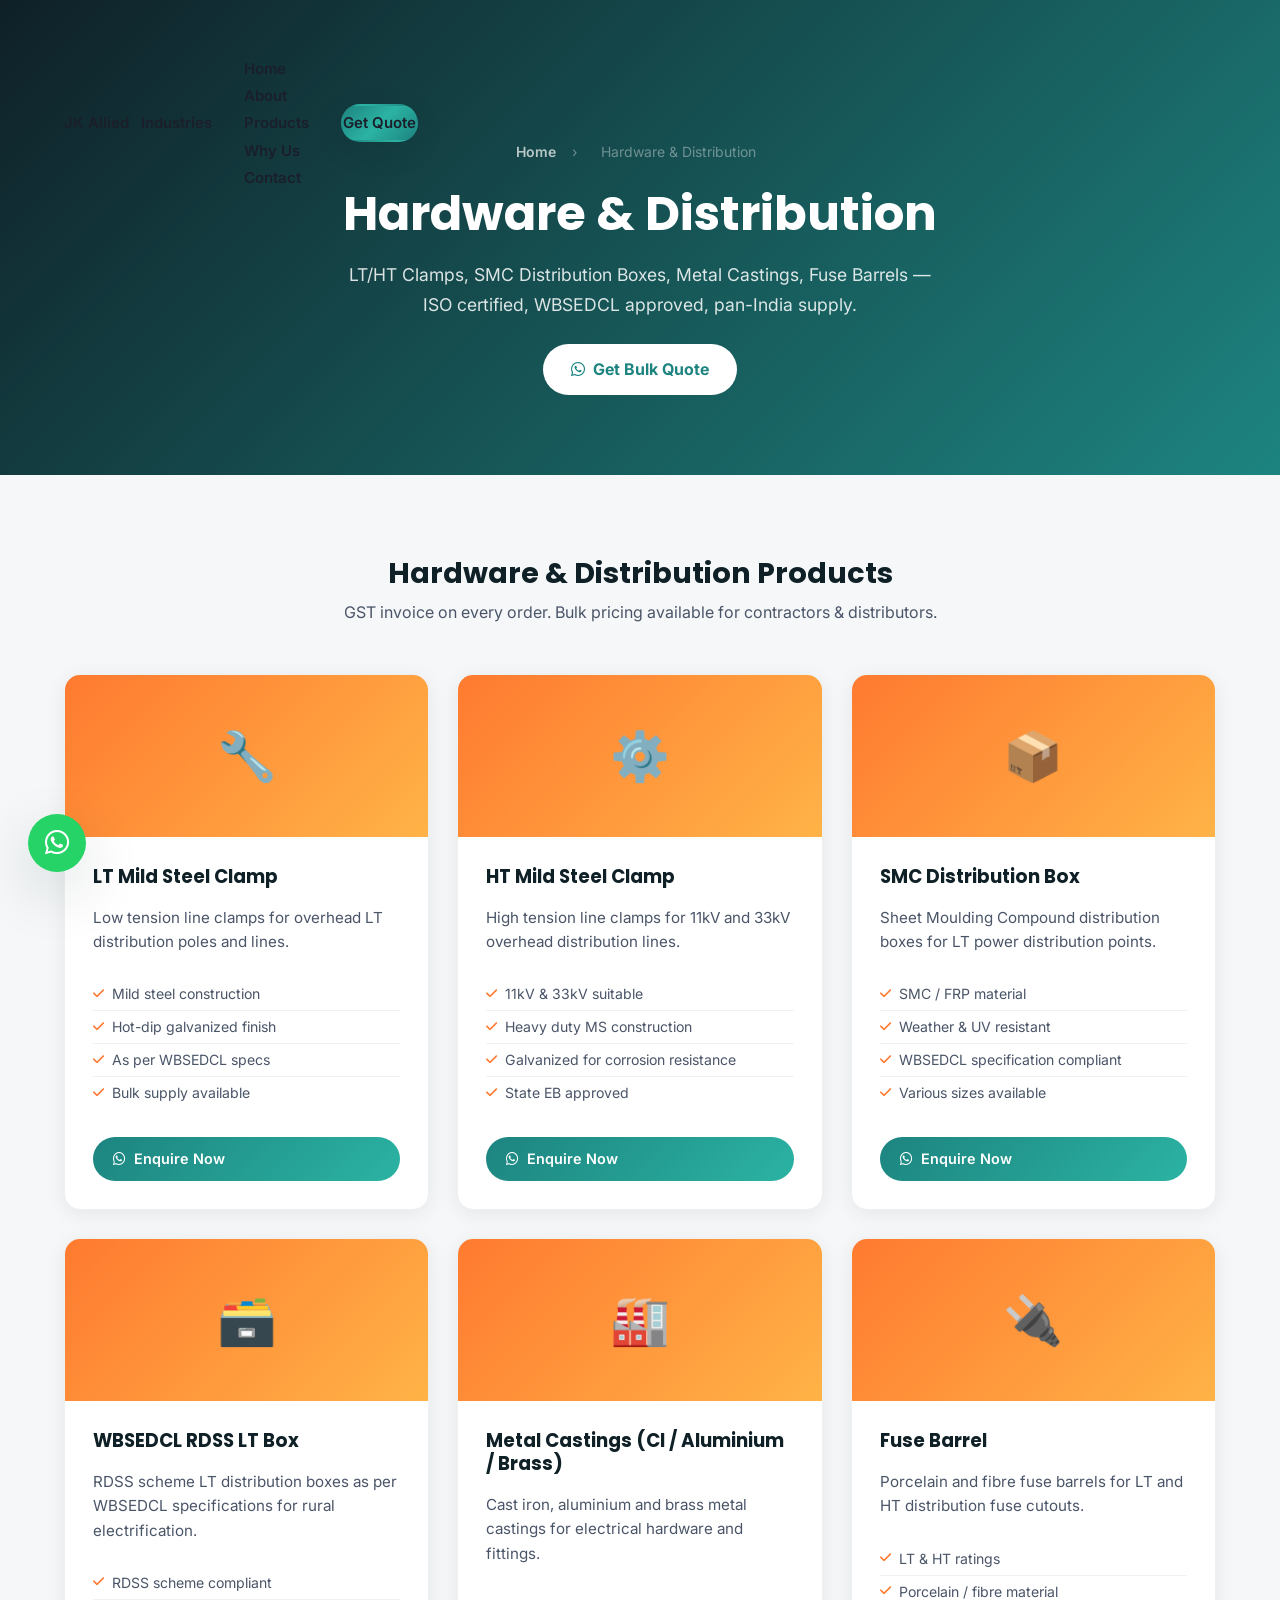
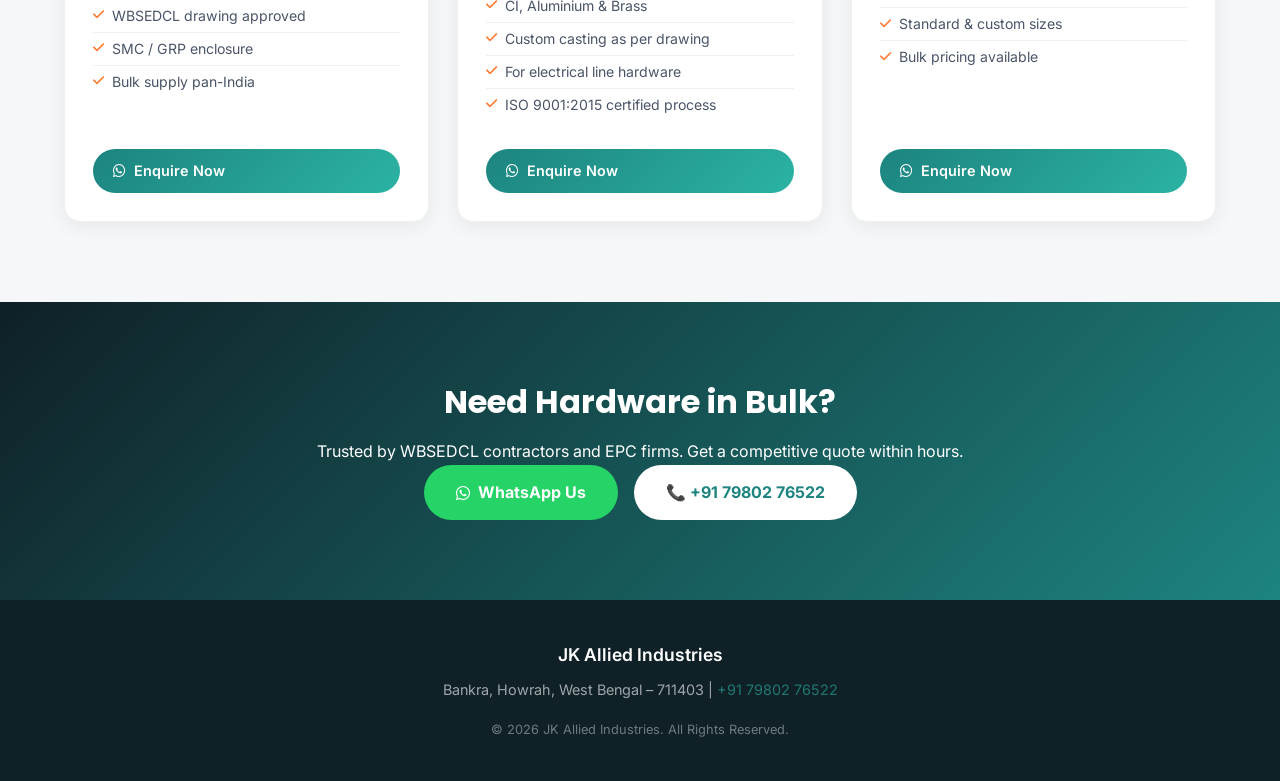
==== hardware-distribution.html @ 6bf95568 "products/" ====
<!DOCTYPE html>
<html lang="en">
<head>
  <!-- Google tag (gtag.js) -->
  <script async src="https://www.googletagmanager.com/gtag/js?id=G-BWE5R9C8J9"></script>
  <script>
    window.dataLayer = window.dataLayer || [];
    function gtag(){dataLayer.push(arguments);}
    gtag('js', new Date());
    gtag('config', 'G-BWE5R9C8J9');
  </script>
<meta charset="UTF-8">
<meta name="viewport" content="width=device-width, initial-scale=1.0">
<title>Hardware & Distribution – LT HT Clamps, SMC Box, Metal Castings | JK Allied Industries</title>
<meta name="description" content="Buy LT/HT Clamps, SMC Distribution Boxes, WBSEDCL RDSS LT Boxes, Brass & Aluminium Metal Castings from JK Allied Industries – ISO certified manufacturer in Bankra, Howrah. Pan-India supply.">
<meta name="keywords" content="LT clamp HT clamp manufacturer Howrah, SMC distribution box WBSEDCL, RDSS LT box supplier, brass metal casting manufacturer, aluminium casting Howrah, fuse barrel supplier West Bengal">
<link rel="canonical" href="https://www.jkalliedindustries.com/products/hardware-distribution.html">
<meta property="og:title" content="Hardware & Distribution – Clamps, SMC Boxes, Castings | JK Allied Industries">
<meta property="og:type" content="website">
<link rel="preconnect" href="https://fonts.googleapis.com">
<link rel="preconnect" href="https://fonts.gstatic.com" crossorigin>
<link href="https://fonts.googleapis.com/css2?family=Poppins:wght@400;500;600;700;800&family=Inter:wght@400;500;600&display=swap" rel="stylesheet">
<link rel="stylesheet" href="https://cdnjs.cloudflare.com/ajax/libs/font-awesome/6.5.1/css/all.min.css">
<link rel="stylesheet" href="../style.css">
<link rel="stylesheet" href="../extra.css">
<!-- ✅ PRODUCT SCHEMA - Fixes Google Search Console Product Snippet errors -->
<script type="application/ld+json">
{
  "@context": "https://schema.org",
  "@type": "ItemList",
  "name": "Hardware & Distribution Products – JK Allied Industries",
  "url": "https://www.jkalliedindustries.com/products/hardware-distribution.html",
  "itemListElement": [
    {
      "@type": "ListItem", "position": 1,
      "item": {
        "@type": "Product",
        "name": "LT Mild Steel Clamp",
        "description": "Low tension mild steel clamps for overhead power distribution lines. GST invoice provided.",
        "brand": { "@type": "Brand", "name": "JK Allied Industries" },
        "manufacturer": { "@type": "Organization", "name": "JK Allied Industries" },
        "url": "https://www.jkalliedindustries.com/products/hardware-distribution.html",
        "offers": { "@type": "Offer", "priceCurrency": "INR", "price": "1", "availability": "https://schema.org/InStock", "seller": { "@type": "Organization", "name": "JK Allied Industries" } }
      }
    },
    {
      "@type": "ListItem", "position": 2,
      "item": {
        "@type": "Product",
        "name": "HT Mild Steel Clamp",
        "description": "High tension mild steel clamps for HT overhead power distribution lines.",
        "brand": { "@type": "Brand", "name": "JK Allied Industries" },
        "manufacturer": { "@type": "Organization", "name": "JK Allied Industries" },
        "url": "https://www.jkalliedindustries.com/products/hardware-distribution.html",
        "offers": { "@type": "Offer", "priceCurrency": "INR", "price": "1", "availability": "https://schema.org/InStock", "seller": { "@type": "Organization", "name": "JK Allied Industries" } }
      }
    },
    {
      "@type": "ListItem", "position": 3,
      "item": {
        "@type": "Product",
        "name": "SMC Distribution Box",
        "description": "SMC LT distribution boxes as per WBSEDCL specifications. ISO 9001:2015 certified.",
        "brand": { "@type": "Brand", "name": "JK Allied Industries" },
        "manufacturer": { "@type": "Organization", "name": "JK Allied Industries" },
        "url": "https://www.jkalliedindustries.com/products/hardware-distribution.html",
        "offers": { "@type": "Offer", "priceCurrency": "INR", "price": "1", "availability": "https://schema.org/InStock", "seller": { "@type": "Organization", "name": "JK Allied Industries" } }
      }
    },
    {
      "@type": "ListItem", "position": 4,
      "item": {
        "@type": "Product",
        "name": "WBSEDCL RDSS LT Box",
        "description": "WBSEDCL approved RDSS LT distribution boxes for power distribution infrastructure.",
        "brand": { "@type": "Brand", "name": "JK Allied Industries" },
        "manufacturer": { "@type": "Organization", "name": "JK Allied Industries" },
        "url": "https://www.jkalliedindustries.com/products/hardware-distribution.html",
        "offers": { "@type": "Offer", "priceCurrency": "INR", "price": "1", "availability": "https://schema.org/InStock", "seller": { "@type": "Organization", "name": "JK Allied Industries" } }
      }
    },
    {
      "@type": "ListItem", "position": 5,
      "item": {
        "@type": "Product",
        "name": "Metal Castings (CI / Aluminium / Brass)",
        "description": "Cast iron, aluminium and brass metal castings for electrical hardware and industrial applications.",
        "brand": { "@type": "Brand", "name": "JK Allied Industries" },
        "manufacturer": { "@type": "Organization", "name": "JK Allied Industries" },
        "url": "https://www.jkalliedindustries.com/products/hardware-distribution.html",
        "offers": { "@type": "Offer", "priceCurrency": "INR", "price": "1", "availability": "https://schema.org/InStock", "seller": { "@type": "Organization", "name": "JK Allied Industries" } }
      }
    },
    {
      "@type": "ListItem", "position": 6,
      "item": {
        "@type": "Product",
        "name": "Fuse Barrel",
        "description": "Fuse barrels for overhead distribution line protection systems.",
        "brand": { "@type": "Brand", "name": "JK Allied Industries" },
        "manufacturer": { "@type": "Organization", "name": "JK Allied Industries" },
        "url": "https://www.jkalliedindustries.com/products/hardware-distribution.html",
        "offers": { "@type": "Offer", "priceCurrency": "INR", "price": "1", "availability": "https://schema.org/InStock", "seller": { "@type": "Organization", "name": "JK Allied Industries" } }
      }
    }
  ]
}
</script>
<style>
.page-hero{background:linear-gradient(135deg,#0F2027 0%,#1D8480 100%);padding:140px 0 80px;text-align:center;color:#fff;}
.page-hero h1{font-size:clamp(2rem,5vw,3rem);margin-bottom:16px;}
.page-hero p{font-size:1.1rem;opacity:.85;max-width:600px;margin:0 auto 24px;}
.breadcrumb{display:flex;justify-content:center;gap:8px;font-size:14px;opacity:.7;margin-bottom:20px;}
.breadcrumb a{color:#fff;text-decoration:none;}
.products-section{padding:80px 0;background:#f5f7f8;}
.products-grid{display:grid;grid-template-columns:repeat(auto-fill,minmax(300px,1fr));gap:28px;margin-top:48px;}
.product-card{background:#fff;border-radius:16px;overflow:hidden;box-shadow:0 4px 20px rgba(0,0,0,.07);transition:all .3s ease;}
.product-card:hover{transform:translateY(-6px);box-shadow:0 12px 40px rgba(29,132,128,.18);}
.product-icon{background:linear-gradient(135deg,#FF7A30,#FFB347);padding:40px;text-align:center;font-size:48px;color:#fff;}
.product-body{padding:28px;}
.product-body h3{font-size:1.15rem;color:#0F2027;margin-bottom:10px;}
.product-body p{color:#4a5568;font-size:.95rem;line-height:1.6;margin-bottom:16px;}
.product-specs{list-style:none;padding:0;margin-bottom:20px;}
.product-specs li{font-size:.88rem;color:#4a5568;padding:4px 0;border-bottom:1px solid #f0f0f0;display:flex;align-items:center;gap:8px;}
.product-specs li:last-child{border:none;}
.product-specs li i{color:#FF7A30;font-size:.8rem;}
.enquire-btn{display:inline-flex;align-items:center;gap:8px;background:linear-gradient(135deg,#1D8480,#2BB3A3);color:#fff;padding:10px 20px;border-radius:50px;font-size:.9rem;font-weight:600;text-decoration:none;transition:all .3s;}
.enquire-btn:hover{transform:translateY(-2px);box-shadow:0 8px 20px rgba(29,132,128,.3);}
.cta-section{background:linear-gradient(135deg,#0F2027,#1D8480);padding:80px 0;text-align:center;color:#fff;}
.cta-section h2{font-size:2rem;margin-bottom:16px;}
.cta-btns{display:flex;gap:16px;justify-content:center;flex-wrap:wrap;}
.btn-white{background:#fff;color:#1D8480;padding:14px 32px;border-radius:50px;font-weight:700;text-decoration:none;transition:all .3s;}
.btn-wa{background:#25D366;color:#fff;padding:14px 32px;border-radius:50px;font-weight:700;text-decoration:none;display:inline-flex;align-items:center;gap:8px;transition:all .3s;}
.btn-wa:hover,.btn-white:hover{transform:translateY(-3px);}
</style>
</head>
<body>

<header class="header" id="header">
  <div class="container">
    <nav class="nav">
      <a href="../index.html" class="logo"><span>JK Allied</span> Industries</a>
      <ul class="nav-links">
        <li><a href="../index.html">Home</a></li>
        <li><a href="../index.html#about">About</a></li>
        <li><a href="../index.html#categories">Products</a></li>
        <li><a href="../index.html#why-us">Why Us</a></li>
        <li><a href="../index.html#contact">Contact</a></li>
      </ul>
      <a href="../index.html#contact" class="btn btn-primary">Get Quote</a>
      <button class="hamburger" id="hamburger"><i class="fa-solid fa-bars"></i></button>
    </nav>
  </div>
</header>

<section class="page-hero">
  <div class="container">
    <div class="breadcrumb">
      <a href="../index.html">Home</a><span>›</span><span>Hardware & Distribution</span>
    </div>
    <h1>Hardware & Distribution</h1>
    <p>LT/HT Clamps, SMC Distribution Boxes, Metal Castings, Fuse Barrels — ISO certified, WBSEDCL approved, pan-India supply.</p>
    <a href="https://wa.me/917980276522" style="background:#fff;color:#1D8480;font-weight:700;border-radius:50px;padding:12px 28px;text-decoration:none;display:inline-flex;align-items:center;gap:8px;">
      <i class="fa-brands fa-whatsapp"></i> Get Bulk Quote
    </a>
  </div>
</section>

<section class="products-section">
  <div class="container">
    <h2 style="text-align:center;font-size:1.8rem;color:#0F2027;">Hardware & Distribution Products</h2>
    <p style="text-align:center;color:#4a5568;margin-top:8px;">GST invoice on every order. Bulk pricing available for contractors & distributors.</p>
    <div class="products-grid">

      <div class="product-card">
        <div class="product-icon">🔧</div>
        <div class="product-body">
          <h3>LT Mild Steel Clamp</h3>
          <p>Low tension line clamps for overhead LT distribution poles and lines.</p>
          <ul class="product-specs">
            <li><i class="fa-solid fa-check"></i> Mild steel construction</li>
            <li><i class="fa-solid fa-check"></i> Hot-dip galvanized finish</li>
            <li><i class="fa-solid fa-check"></i> As per WBSEDCL specs</li>
            <li><i class="fa-solid fa-check"></i> Bulk supply available</li>
          </ul>
          <a href="https://wa.me/917980276522?text=Hi, I need a quote for LT Clamps" class="enquire-btn"><i class="fa-brands fa-whatsapp"></i> Enquire Now</a>
        </div>
      </div>

      <div class="product-card">
        <div class="product-icon">⚙️</div>
        <div class="product-body">
          <h3>HT Mild Steel Clamp</h3>
          <p>High tension line clamps for 11kV and 33kV overhead distribution lines.</p>
          <ul class="product-specs">
            <li><i class="fa-solid fa-check"></i> 11kV & 33kV suitable</li>
            <li><i class="fa-solid fa-check"></i> Heavy duty MS construction</li>
            <li><i class="fa-solid fa-check"></i> Galvanized for corrosion resistance</li>
            <li><i class="fa-solid fa-check"></i> State EB approved</li>
          </ul>
          <a href="https://wa.me/917980276522?text=Hi, I need a quote for HT Clamps" class="enquire-btn"><i class="fa-brands fa-whatsapp"></i> Enquire Now</a>
        </div>
      </div>

      <div class="product-card">
        <div class="product-icon">📦</div>
        <div class="product-body">
          <h3>SMC Distribution Box</h3>
          <p>Sheet Moulding Compound distribution boxes for LT power distribution points.</p>
          <ul class="product-specs">
            <li><i class="fa-solid fa-check"></i> SMC / FRP material</li>
            <li><i class="fa-solid fa-check"></i> Weather & UV resistant</li>
            <li><i class="fa-solid fa-check"></i> WBSEDCL specification compliant</li>
            <li><i class="fa-solid fa-check"></i> Various sizes available</li>
          </ul>
          <a href="https://wa.me/917980276522?text=Hi, I need a quote for SMC Distribution Box" class="enquire-btn"><i class="fa-brands fa-whatsapp"></i> Enquire Now</a>
        </div>
      </div>

      <div class="product-card">
        <div class="product-icon">🗃️</div>
        <div class="product-body">
          <h3>WBSEDCL RDSS LT Box</h3>
          <p>RDSS scheme LT distribution boxes as per WBSEDCL specifications for rural electrification.</p>
          <ul class="product-specs">
            <li><i class="fa-solid fa-check"></i> RDSS scheme compliant</li>
            <li><i class="fa-solid fa-check"></i> WBSEDCL drawing approved</li>
            <li><i class="fa-solid fa-check"></i> SMC / GRP enclosure</li>
            <li><i class="fa-solid fa-check"></i> Bulk supply pan-India</li>
          </ul>
          <a href="https://wa.me/917980276522?text=Hi, I need a quote for RDSS LT Box" class="enquire-btn"><i class="fa-brands fa-whatsapp"></i> Enquire Now</a>
        </div>
      </div>

      <div class="product-card">
        <div class="product-icon">🏭</div>
        <div class="product-body">
          <h3>Metal Castings (CI / Aluminium / Brass)</h3>
          <p>Cast iron, aluminium and brass metal castings for electrical hardware and fittings.</p>
          <ul class="product-specs">
            <li><i class="fa-solid fa-check"></i> CI, Aluminium & Brass</li>
            <li><i class="fa-solid fa-check"></i> Custom casting as per drawing</li>
            <li><i class="fa-solid fa-check"></i> For electrical line hardware</li>
            <li><i class="fa-solid fa-check"></i> ISO 9001:2015 certified process</li>
          </ul>
          <a href="https://wa.me/917980276522?text=Hi, I need a quote for Metal Castings" class="enquire-btn"><i class="fa-brands fa-whatsapp"></i> Enquire Now</a>
        </div>
      </div>

      <div class="product-card">
        <div class="product-icon">🔌</div>
        <div class="product-body">
          <h3>Fuse Barrel</h3>
          <p>Porcelain and fibre fuse barrels for LT and HT distribution fuse cutouts.</p>
          <ul class="product-specs">
            <li><i class="fa-solid fa-check"></i> LT & HT ratings</li>
            <li><i class="fa-solid fa-check"></i> Porcelain / fibre material</li>
            <li><i class="fa-solid fa-check"></i> Standard & custom sizes</li>
            <li><i class="fa-solid fa-check"></i> Bulk pricing available</li>
          </ul>
          <a href="https://wa.me/917980276522?text=Hi, I need a quote for Fuse Barrels" class="enquire-btn"><i class="fa-brands fa-whatsapp"></i> Enquire Now</a>
        </div>
      </div>

    </div>
  </div>
</section>

<section class="cta-section">
  <div class="container">
    <h2>Need Hardware in Bulk?</h2>
    <p>Trusted by WBSEDCL contractors and EPC firms. Get a competitive quote within hours.</p>
    <div class="cta-btns">
      <a href="https://wa.me/917980276522?text=Hi, I need bulk hardware quote" class="btn-wa"><i class="fa-brands fa-whatsapp"></i> WhatsApp Us</a>
      <a href="tel:+917980276522" class="btn-white">📞 +91 79802 76522</a>
    </div>
  </div>
</section>

<footer style="background:#0F2027;color:#fff;padding:40px 0;text-align:center;">
  <div class="container">
    <p style="margin-bottom:8px;font-weight:600;font-size:1.1rem;">JK Allied Industries</p>
    <p style="opacity:.6;font-size:.9rem;">Bankra, Howrah, West Bengal – 711403 | <a href="tel:+917980276522" style="color:#2BB3A3;">+91 79802 76522</a></p>
    <p style="opacity:.4;font-size:.8rem;margin-top:16px;">© 2026 JK Allied Industries. All Rights Reserved.</p>
  </div>
</footer>

<a href="https://wa.me/917980276522" class="whatsapp-float" target="_blank" rel="noopener" aria-label="WhatsApp"><i class="fa-brands fa-whatsapp"></i></a>
<script src="../script.js"></script>
</body>
</html>
---- style.css ----
:root{
  --primary:#1D8480;
  --primary-dark:#136663;
  --accent:#FF7A30;
  --dark:#0F2027;
  --gray-900:#1a1f2b;
  --gray-700:#4a5568;
  --gray-400:#a0aec0;
  --gray-100:#f5f7f8;
  --white:#ffffff;
  --gradient:linear-gradient(135deg,#1D8480 0%,#2BB3A3 50%,#1D8480 100%);
  --gradient-accent:linear-gradient(135deg,#FF7A30,#FFB347);
  --shadow-sm:0 2px 8px rgba(15,32,39,.06);
  --shadow-md:0 8px 30px rgba(15,32,39,.10);
  --shadow-lg:0 20px 60px rgba(15,32,39,.15);
  --radius:16px;
  --radius-sm:10px;
  --transition: all .35s cubic-bezier(.4,0,.2,1);
}

*{margin:0;padding:0;box-sizing:border-box;}
html{scroll-behavior:smooth;}
body{
  font-family:'Inter',sans-serif;
  color:var(--gray-900);
  line-height:1.7;
  overflow-x:hidden;
  background:var(--white);
}
h1,h2,h3,h4{font-family:'Poppins',sans-serif;font-weight:700;line-height:1.25;}
img{max-width:100%;display:block;}
a{text-decoration:none;color:inherit;}
ul{list-style:none;}
.container{max-width:1200px;margin:0 auto;padding:0 24px;}
.gradient-text{
  background:var(--gradient);
  -webkit-background-clip:text;
  background-clip:text;
  -webkit-text-fill-color:transparent;
}

/* Preloader */
.preloader{
  position:fixed;inset:0;background:var(--dark);
  display:flex;align-items:center;justify-content:center;
  z-index:9999; transition:opacity .5s, visibility .5s;
}
.preloader.hide{opacity:0;visibility:hidden;}
.loader-ring{
  width:60px;height:60px;border:4px solid rgba(255,255,255,.15);
  border-top-color:var(--primary);border-radius:50%;
  animation:spin 1s linear infinite;
}
@keyframes spin{to{transform:rotate(360deg);}}

/* Buttons */
.btn{
  display:inline-flex;align-items:center;gap:10px;
  padding:14px 28px;border-radius:50px;font-weight:600;font-size:15px;
  border:2px solid transparent;cursor:pointer;transition:var(--transition);
  white-space:nowrap;
}
.btn-primary{
  background:var(--gradient); color:#fff; box-shadow:var(--shadow-md);
}
.btn-primary:hover{transform:translateY(-3px); box-shadow:0 14px 35px rgba(29,132,128,.35);}
.btn-outline{
  border-color:var(--gray-400); color:var(--gray-900);
}
.btn-outline:hover{border-color:var(--primary); color:var(--primary); transform:translateY(-3px);}
.full-width{width:100%; justify-content:center;}

/* Header */
.header{
  position:fixed; top:0; left:0; right:0; z-index:1000;
  padding:18px 0; transition:var(--transition);
  background:rgba(255,255,255,0);
}
.header.scrolled{
  background:rgba(255,255,255,.85);
  backdrop-filter:blur(14px);
  box-shadow:var(--shadow-sm);
  padding:12px 0;
}
.header-inner{display:flex; align-items:center; justify-content:space-between; gap:24px;}
.logo{display:flex; align-items:center; gap:12px;}
.logo-icon{
  width:46px;height:46px;border-radius:12px;
  background:var(--gradient); color:#fff;
  display:flex;align-items:center;justify-content:center;font-size:20px;
  box-shadow:var(--shadow-sm);
}
.logo-text{display:flex; flex-direction:column; line-height:1.2;}
.logo-text strong{font-size:18px; font-family:'Poppins',sans-serif;}
.logo-text small{font-size:11px; color:var(--gray-700); font-weight:500;}
.nav{display:flex; gap:32px; align-items:center;}
.nav a{font-weight:600; font-size:15px; color:var(--gray-900); position:relative; padding:4px 0; transition:var(--transition);}
.nav a::after{
  content:''; position:absolute; bottom:-4px; left:0; height:2px; width:0;
  background:var(--gradient); transition:var(--transition);
}
.nav a:hover, .nav a.active{color:var(--primary);}
.nav a:hover::after, .nav a.active::after{width:100%;}
.nav-cta{flex-shrink:0;}
.hamburger{display:none; flex-direction:column; gap:5px; background:none; border:none; cursor:pointer; padding:8px;}
.hamburger span{width:24px;height:2px;background:var(--gray-900);border-radius:2px;transition:var(--transition);}

/* Hero */
.hero{
  position:relative; min-height:100vh; display:flex; align-items:center;
  padding-top:100px; overflow:hidden;
  background:#050d1a;
}
.hero-bg{
  position:absolute; inset:0;
  background-image: url('hero-bg.jpg');
  background-size:cover; background-position:center top;
  background-repeat:no-repeat;
  opacity:0.38;
  animation: heroPan 20s ease-in-out infinite alternate;
}
@keyframes heroPan{
  0%{transform:scale(1.05) translateX(0);}
  100%{transform:scale(1.12) translateX(-2%);}
}
.hero-bg-overlay{
  position:absolute; inset:0;
  background:linear-gradient(
    100deg,
    rgba(5,13,26,.92) 0%,
    rgba(5,13,26,.75) 50%,
    rgba(29,132,128,.25) 100%
  );
}
.hero-glow{
  position:absolute; inset:0; pointer-events:none;
  background:
    radial-gradient(ellipse at 80% 40%, rgba(255,122,48,.18), transparent 55%),
    radial-gradient(ellipse at 10% 80%, rgba(29,132,128,.15), transparent 50%);
}
.hero-shapes{position:absolute; inset:0; pointer-events:none;}
.shape{position:absolute; border-radius:50%; filter:blur(2px);}
.shape1{width:300px;height:300px; background:rgba(255,122,48,.06); top:-80px; right:-80px; animation:float 8s ease-in-out infinite;}
.shape2{width:180px;height:180px; background:rgba(29,132,128,.08); bottom:60px; left:-60px; animation:float 10s ease-in-out infinite reverse;}
.shape3{width:120px;height:120px; border:2px solid rgba(255,122,48,.15); border-radius:24px; top:40%; left:5%; transform:rotate(15deg); animation:float 12s ease-in-out infinite;}
@keyframes float{0%,100%{transform:translateY(0) rotate(0);}50%{transform:translateY(-25px) rotate(8deg);}}

.hero-inner{
  display:grid; grid-template-columns:1.2fr 1fr; gap:60px; align-items:center;
  position:relative; z-index:1; padding-bottom:60px;
}
.badge{
  display:inline-block; padding:8px 18px; border-radius:50px;
  background:rgba(255,122,48,.18); color:#FFB347;
  border:1px solid rgba(255,122,48,.35);
  font-weight:600; font-size:13px; margin-bottom:20px; letter-spacing:.3px;
}
.hero h1{font-size:52px; margin-bottom:22px; letter-spacing:-1px; color:#ffffff;}
.hero p{font-size:17px; color:rgba(255,255,255,.80); max-width:540px; margin-bottom:32px;}
.hero-btns{display:flex; gap:16px; flex-wrap:wrap; margin-bottom:48px;}
.hero-stats{display:grid; grid-template-columns:repeat(4,1fr); gap:24px; max-width:540px;}
.stat{
  background:rgba(255,255,255,.07); border-radius:12px; padding:14px 12px;
  border:1px solid rgba(255,255,255,.10); backdrop-filter:blur(6px);
}
.stat h3{font-size:28px; color:#FFB347; font-weight:800;}
.stat p{font-size:12px; color:rgba(255,255,255,.70); font-weight:500;}

/* Hero visual */
.hero-visual{position:relative; height:480px;}
.hero-orb{
  position:absolute; width:340px; height:340px; border-radius:50%;
  background:radial-gradient(circle, rgba(255,122,48,.25), rgba(29,132,128,.15));
  top:50%; left:50%; transform:translate(-50%,-50%);
  filter:blur(50px); opacity:.8;
}
.hero-card{
  position:absolute; background:rgba(255,255,255,.08);
  border:1px solid rgba(255,255,255,.18);
  backdrop-filter:blur(14px);
  border-radius:var(--radius);
  box-shadow:0 8px 32px rgba(0,0,0,.3); padding:24px; width:210px;
  display:flex; flex-direction:column; gap:10px; align-items:flex-start;
  animation:floatCard 6s ease-in-out infinite;
}
.hero-card i{font-size:28px; color:#FFB347;
  background:rgba(255,122,48,.15); padding:14px; border-radius:12px;
}
.hero-card p{font-weight:600; font-size:14px; color:#ffffff;}
.card-1{top:0; right:10%; animation-delay:0s;}
.card-2{top:42%; left:0; animation-delay:1.5s;}
.card-3{bottom:0; right:18%; animation-delay:3s;}
@keyframes floatCard{0%,100%{transform:translateY(0);}50%{transform:translateY(-18px);}}

.scroll-indicator{
  position:absolute; bottom:24px; left:50%; transform:translateX(-50%);
  color:rgba(255,255,255,.5); animation:bounce 2s infinite; font-size:18px;
  z-index:2;
}
@keyframes bounce{0%,100%{transform:translate(-50%,0);}50%{transform:translate(-50%,8px);}}

/* Section generic */
section{padding:100px 0;}
.section-tag{
  display:inline-block; color:var(--primary); font-weight:700; font-size:13px;
  text-transform:uppercase; letter-spacing:2px; margin-bottom:14px;
}
.section-tag.center{display:block; text-align:center;}
.section-head{max-width:680px; margin:0 auto 60px; text-align:center;}
.section-head h2{font-size:38px; margin-bottom:14px;}
.section-head p{color:var(--gray-700); font-size:16px;}
.section-head.light h2, .section-head.light .section-tag{color:#fff;}
.section-head.light p{color:rgba(255,255,255,.75);}

/* About */
.about{background:var(--gray-100);}
.about-inner{display:grid; grid-template-columns:1fr 1.1fr; gap:70px; align-items:center;}
.about-img-wrap{position:relative; height:420px;}
.about-circle{
  position:absolute; width:280px; height:280px; border-radius:50%;
  background:var(--gradient); opacity:.12; top:50%; left:50%; transform:translate(-50%,-50%); filter:blur(30px);
}
.about-img-box{
  position:absolute; background:#fff; border-radius:var(--radius);
  box-shadow:var(--shadow-md); display:flex; align-items:center; justify-content:center;
  font-size:46px; color:var(--primary);
}
.box1{width:220px; height:220px; top:0; left:40px;}
.box2{width:150px; height:150px; bottom:20px; right:20px; color:var(--accent); animation:float 7s ease-in-out infinite;}
.box3{width:110px; height:110px; top:40%; right:0; color:var(--primary-dark); animation:float 9s ease-in-out infinite reverse;}
.about-content h2{font-size:36px; margin-bottom:20px;}
.about-content p{color:var(--gray-700); margin-bottom:18px;}
.about-list{display:grid; grid-template-columns:1fr 1fr; gap:14px; margin:24px 0 32px;}
.about-list li{font-weight:600; font-size:14.5px; display:flex; align-items:center; gap:10px;}
.about-list i{color:var(--primary); font-size:16px;}

/* Products */
.filter-bar{
  display:flex; justify-content:center; gap:10px; flex-wrap:wrap; margin-bottom:46px;
}
.filter-btn{
  padding:10px 22px; border-radius:50px; border:2px solid var(--gray-100);
  background:var(--gray-100); font-weight:600; font-size:13.5px; cursor:pointer;
  transition:var(--transition); color:var(--gray-700);
}
.filter-btn:hover{border-color:var(--primary); color:var(--primary);}
.filter-btn.active{background:var(--gradient); color:#fff; border-color:transparent; box-shadow:var(--shadow-sm);}

.products-grid{
  display:grid; grid-template-columns:repeat(auto-fit,minmax(270px,1fr)); gap:28px;
}
.product-card{
  background:#fff; border-radius:var(--radius); overflow:hidden;
  box-shadow:var(--shadow-sm); transition:var(--transition); border:1px solid #eef1f1;
  display:flex; flex-direction:column;
}
.product-card:hover{transform:translateY(-8px); box-shadow:var(--shadow-lg); border-color:transparent;}
.product-img{
  height:200px; background:var(--gray-100); display:flex; align-items:center; justify-content:center;
  font-size:54px; color:var(--primary); position:relative; overflow:hidden;
}
.product-img::before{
  content:''; position:absolute; inset:0; background:var(--gradient); opacity:.06;
}
.product-img i{position:relative; z-index:1;}
.product-tag{
  position:absolute; top:12px; left:12px; background:#fff; padding:5px 14px;
  border-radius:50px; font-size:11px; font-weight:700; color:var(--primary-dark); z-index:2;
  box-shadow:var(--shadow-sm);
}
.product-body{padding:20px; display:flex; flex-direction:column; gap:8px; flex:1;}
.product-body h3{font-size:17px;}
.product-specs{font-size:12.5px; color:var(--gray-700); flex:1;}
.product-footer{
  display:flex; align-items:center; justify-content:space-between; margin-top:8px;
  padding-top:14px; border-top:1px solid var(--gray-100);
}
.product-price{font-size:18px; font-weight:800; color:var(--primary-dark);}
.product-price span{font-size:12px; font-weight:500; color:var(--gray-700);}
.enquire-btn{
  padding:9px 18px; border-radius:50px; background:var(--gray-100); color:var(--gray-900);
  font-weight:600; font-size:13px; border:none; cursor:pointer; transition:var(--transition);
}
.enquire-btn:hover{background:var(--gradient); color:#fff;}

/* Why Us */
.why-us{
  background:linear-gradient(135deg,#0F2027 0%, #1D8480 100%);
  color:#fff;
}
.why-grid{display:grid; grid-template-columns:repeat(auto-fit,minmax(260px,1fr)); gap:28px;}
.why-card{
  background:rgba(255,255,255,.06); border:1px solid rgba(255,255,255,.12);
  border-radius:var(--radius); padding:32px; transition:var(--transition);
  backdrop-filter:blur(6px);
}
.why-card:hover{background:rgba(255,255,255,.12); transform:translateY(-6px);}
.why-icon{
  width:56px; height:56px; border-radius:14px; background:var(--gradient-accent);
  display:flex; align-items:center; justify-content:center; font-size:24px; color:#fff; margin-bottom:18px;
}
.why-card h3{margin-bottom:10px; font-size:19px;}
.why-card p{color:rgba(255,255,255,.75); font-size:14.5px;}

/* Reviews */
.reviews-track{
  display:grid; grid-template-columns:repeat(auto-fit,minmax(270px,1fr)); gap:28px;
}
.review-card{
  background:var(--gray-100); border-radius:var(--radius); padding:28px;
  transition:var(--transition); border:1px solid transparent;
}
.review-card:hover{border-color:var(--primary); box-shadow:var(--shadow-md);}
.stars{color:var(--accent); font-size:16px; margin-bottom:12px; letter-spacing:2px;}
.review-card p{font-size:14.5px; color:var(--gray-700); margin-bottom:20px; font-style:italic;}
.reviewer{display:flex; align-items:center; gap:14px;}
.avatar{
  width:46px;height:46px; border-radius:50%; background:var(--gradient); color:#fff;
  display:flex; align-items:center; justify-content:center; font-weight:700; font-size:14px; flex-shrink:0;
}
.reviewer strong{display:block; font-size:14.5px;}
.reviewer span{font-size:12.5px; color:var(--gray-700);}

/* Contact */
.contact-inner{display:grid; grid-template-columns:1fr 1.1fr; gap:60px;}
.contact-info h2{font-size:36px; margin:6px 0 18px;}
.contact-info p{color:var(--gray-700); margin-bottom:32px;}
.info-list{display:flex; flex-direction:column; gap:20px; margin-bottom:32px;}
.info-item{display:flex; gap:18px; align-items:flex-start;}
.info-item i{
  width:48px;height:48px; border-radius:12px; background:var(--gray-100); color:var(--primary);
  display:flex; align-items:center; justify-content:center; font-size:18px; flex-shrink:0;
}
.info-item strong{font-size:14.5px; display:block; margin-bottom:2px;}
.info-item p{color:var(--gray-700); font-size:14px; margin:0;}
.social-row{display:flex; gap:14px;}
.social-row a{
  width:46px;height:46px; border-radius:50%; background:var(--gray-100); color:var(--primary);
  display:flex; align-items:center; justify-content:center; font-size:18px; transition:var(--transition);
}
.social-row a:hover{background:var(--gradient); color:#fff; transform:translateY(-4px);}

.contact-form{
  background:#fff; border-radius:var(--radius); box-shadow:var(--shadow-lg);
  padding:40px; border:1px solid var(--gray-100);
}
.contact-form h3{font-size:22px; margin-bottom:24px;}
.form-row{display:grid; grid-template-columns:1fr 1fr; gap:18px;}
.form-group{margin-bottom:18px;}
.form-group label{display:block; font-size:13.5px; font-weight:600; margin-bottom:8px; color:var(--gray-900);}
.form-group input, .form-group select, .form-group textarea{
  width:100%; padding:13px 16px; border-radius:var(--radius-sm); border:1.5px solid var(--gray-100);
  background:var(--gray-100); font-family:inherit; font-size:14.5px; transition:var(--transition); resize:vertical;
}
.form-group input:focus, .form-group select:focus, .form-group textarea:focus{
  outline:none; border-color:var(--primary); background:#fff; box-shadow:0 0 0 3px rgba(29,132,128,.10);
}
.form-note{margin-top:14px; font-size:13.5px; color:var(--primary-dark); font-weight:600; text-align:center; min-height:18px;}

/* Footer */
.footer{background:var(--dark); color:rgba(255,255,255,.75); padding-top:80px;}
.footer-inner{
  display:grid; grid-template-columns:1.6fr 1fr 1fr 1fr; gap:48px; padding-bottom:50px;
  border-bottom:1px solid rgba(255,255,255,.08);
}
.footer-brand p{margin-top:18px; font-size:14px; line-height:1.8;}
.footer .logo-text strong{color:#fff;}
.footer .logo-text small{color:rgba(255,255,255,.5);}
.footer-col h4{color:#fff; font-size:16px; margin-bottom:20px;}
.footer-col a{display:block; font-size:14px; margin-bottom:12px; transition:var(--transition);}
.footer-col a:hover{color:var(--primary); transform:translateX(4px);}
.footer-col a i{margin-right:8px; color:var(--primary);}
.footer-bottom{text-align:center; padding:28px 0; font-size:13.5px;}

/* Floating buttons */
.whatsapp-float{
  position:fixed; bottom:28px; left:28px; width:58px; height:58px; border-radius:50%;
  background:#25D366; color:#fff; display:flex; align-items:center; justify-content:center;
  font-size:28px; box-shadow:var(--shadow-lg); z-index:999; transition:var(--transition);
}
.whatsapp-float:hover{transform:scale(1.1);}
.back-to-top{
  position:fixed; bottom:28px; right:28px; width:50px; height:50px; border-radius:50%;
  background:var(--gradient); color:#fff; border:none; cursor:pointer; font-size:18px;
  display:flex; align-items:center; justify-content:center; box-shadow:var(--shadow-lg); z-index:999;
  opacity:0; visibility:hidden; transition:var(--transition);
}
.back-to-top.show{opacity:1; visibility:visible;}
.back-to-top:hover{transform:translateY(-4px);}

/* Animations on scroll */
.aos{opacity:0; transform:translateY(30px); transition:opacity .7s ease, transform .7s ease;}
.aos.show{opacity:1; transform:translateY(0);}

/* Responsive */
@media(max-width:1024px){
  .hero-inner, .about-inner, .contact-inner{grid-template-columns:1fr;}
  .hero-visual{height:380px; margin-top:40px;}
  .about-img-wrap{height:340px; margin-top:20px;}
  .hero h1{font-size:40px;}
}
@media(max-width:768px){
  .nav, .nav-cta{display:none;}
  .hamburger{display:flex;}
  .nav.open{
    display:flex; flex-direction:column; position:absolute; top:100%; left:0; right:0;
    background:#fff; padding:24px; gap:18px; box-shadow:var(--shadow-md); border-radius:0 0 16px 16px;
  }
  .nav.open a::after{display:none;}
  .hero-stats{grid-template-columns:repeat(2,1fr);}
  .about-list{grid-template-columns:1fr;}
  .form-row{grid-template-columns:1fr;}
  .footer-inner{grid-template-columns:1fr; gap:36px;}
  .hero h1{font-size:32px;}
  .section-head h2{font-size:28px;}
}

/* ===== TOPBAR ===== */
.topbar{
  background:var(--dark); color:rgba(255,255,255,.85); font-size:13px;
  font-weight:500; overflow:hidden; position:relative; z-index:1001;
}
.topbar-inner{
  display:flex; gap:0; white-space:nowrap;
  animation:marquee 22s linear infinite;
  width:max-content;
}
.topbar-inner span{padding:10px 36px; border-right:1px solid rgba(255,255,255,.1); display:flex; align-items:center; gap:8px;}
.topbar-inner a{color:var(--primary); font-weight:700;}
@keyframes marquee{0%{transform:translateX(0);}100%{transform:translateX(-50%);}}

.header{top:37px;}

/* ===== COOKIE BANNER ===== */
.cookie-banner{
  position:fixed; bottom:28px; left:50%; transform:translateX(-50%);
  background:var(--dark); color:#fff; border-radius:var(--radius);
  padding:18px 28px; display:flex; align-items:center; gap:16px;
  box-shadow:var(--shadow-lg); z-index:9998; max-width:640px; width:calc(100% - 48px);
  border:1px solid rgba(255,255,255,.08); animation:slideUp .5s ease;
}
.cookie-banner.hide{display:none;}
.cookie-banner i{font-size:24px; color:var(--accent); flex-shrink:0;}
.cookie-banner p{font-size:13.5px; flex:1; margin:0;}
.cookie-banner a{color:var(--primary);}
.cookie-close{background:none; border:none; color:rgba(255,255,255,.5); cursor:pointer; font-size:18px; flex-shrink:0;}
@keyframes slideUp{from{transform:translate(-50%,40px); opacity:0;}to{transform:translateX(-50%); opacity:1;}}

/* ===== TRUST STRIP ===== */
.trust-strip{
  padding:0; background:#fff;
  border-top:1px solid var(--gray-100); border-bottom:1px solid var(--gray-100);
}
.trust-inner{
  display:flex; justify-content:space-between; align-items:center; flex-wrap:wrap; gap:0;
  padding:0;
}
.trust-item{
  display:flex; align-items:center; gap:10px; padding:18px 28px;
  font-size:13.5px; font-weight:600; color:var(--gray-700);
  border-right:1px solid var(--gray-100); flex:1; justify-content:center;
  transition:var(--transition);
}
.trust-item:last-child{border-right:none;}
.trust-item i{color:var(--primary); font-size:18px;}
.trust-item:hover{background:var(--gray-100); color:var(--primary-dark);}

/* ===== COUNTERS ===== */
.counters{
  padding:70px 0;
  background:linear-gradient(135deg,#1D8480 0%,#0F6663 100%);
}
.counters-grid{
  display:grid; grid-template-columns:repeat(4,1fr); gap:32px;
}
.counter-card{
  text-align:center; color:#fff;
  padding:32px 20px;
  background:rgba(255,255,255,.07);
  border-radius:var(--radius);
  border:1px solid rgba(255,255,255,.12);
  transition:var(--transition);
}
.counter-card:hover{background:rgba(255,255,255,.14); transform:translateY(-4px);}
.counter-card i{font-size:36px; color:rgba(255,255,255,.75); margin-bottom:14px; display:block;}
.counter-card h3{font-size:48px; font-weight:800; margin-bottom:6px;}
.counter-card p{font-size:14px; color:rgba(255,255,255,.75); font-weight:500;}

/* ===== AI CHAT ===== */
.ai-chat-toggle{
  position:fixed; bottom:100px; right:28px;
  width:58px; height:58px; border-radius:50%;
  background:var(--gradient); color:#fff; border:none;
  font-size:24px; cursor:pointer; z-index:998;
  box-shadow:var(--shadow-lg); transition:var(--transition);
  display:flex; align-items:center; justify-content:center;
}
.ai-chat-toggle:hover{transform:scale(1.1);}
.chat-badge{
  position:absolute; top:-4px; right:-4px; width:20px; height:20px;
  border-radius:50%; background:var(--accent); color:#fff;
  font-size:11px; font-weight:700; display:flex; align-items:center; justify-content:center;
  border:2px solid #fff;
}
.chat-badge.hide{display:none;}
.ai-chat{
  position:fixed; bottom:170px; right:28px; width:340px;
  background:#fff; border-radius:var(--radius); box-shadow:var(--shadow-lg);
  border:1px solid var(--gray-100); z-index:997; display:none;
  flex-direction:column; overflow:hidden; animation:chatIn .25s ease;
}
.ai-chat.open{display:flex;}
@keyframes chatIn{from{opacity:0; transform:translateY(20px);}to{opacity:1; transform:translateY(0);}}
.ai-chat-header{
  background:var(--gradient); padding:16px 20px; display:flex; align-items:center; gap:12px; color:#fff;
}
.ai-avatar{
  width:40px; height:40px; border-radius:50%; background:rgba(255,255,255,.2);
  display:flex; align-items:center; justify-content:center; font-size:18px; flex-shrink:0;
}
.ai-chat-header strong{display:block; font-size:15px;}
.ai-status{font-size:12px; opacity:.85; display:flex; align-items:center; gap:4px;}
.ai-status i{font-size:8px; color:#5CFF8A;}
.ai-close{margin-left:auto; background:none; border:none; color:#fff; font-size:18px; cursor:pointer; opacity:.8;}
.ai-messages{flex:1; padding:16px; display:flex; flex-direction:column; gap:10px; max-height:300px; overflow-y:auto;}
.ai-msg{display:flex;}
.ai-msg.bot{justify-content:flex-start;}
.ai-msg.user{justify-content:flex-end;}
.ai-bubble{
  max-width:80%; padding:10px 14px; border-radius:14px;
  font-size:13.5px; line-height:1.6;
}
.ai-msg.bot .ai-bubble{background:var(--gray-100); color:var(--gray-900); border-bottom-left-radius:4px;}
.ai-msg.user .ai-bubble{background:var(--gradient); color:#fff; border-bottom-right-radius:4px;}
.ai-typing{display:flex; gap:4px; align-items:center; padding:12px 14px; background:var(--gray-100); border-radius:14px; width:60px;}
.ai-typing span{width:7px; height:7px; border-radius:50%; background:var(--gray-400); animation:dot 1.2s infinite;}
.ai-typing span:nth-child(2){animation-delay:.2s;}
.ai-typing span:nth-child(3){animation-delay:.4s;}
@keyframes dot{0%,80%,100%{transform:scale(.8); opacity:.5;}40%{transform:scale(1.2); opacity:1;}}
.ai-quick-btns{display:flex; flex-wrap:wrap; gap:8px; margin-top:4px;}
.ai-quick-btns button{
  padding:7px 14px; border-radius:50px; border:1.5px solid var(--primary);
  background:#fff; color:var(--primary); font-size:12px; font-weight:600; cursor:pointer;
  transition:var(--transition);
}
.ai-quick-btns button:hover{background:var(--primary); color:#fff;}
.ai-input-row{
  display:flex; border-top:1px solid var(--gray-100); padding:12px 16px; gap:8px;
}
.ai-input-row input{
  flex:1; border:1.5px solid var(--gray-100); border-radius:50px;
  padding:9px 16px; font-size:13.5px; outline:none; font-family:inherit;
  background:var(--gray-100);
}
.ai-input-row input:focus{border-color:var(--primary); background:#fff;}
.ai-input-row button{
  width:38px; height:38px; border-radius:50%; background:var(--gradient);
  color:#fff; border:none; cursor:pointer; font-size:15px; display:flex; align-items:center; justify-content:center;
  transition:var(--transition);
}
.ai-input-row button:hover{transform:scale(1.08);}

@media(max-width:768px){
  .topbar-inner{animation-duration:15s;}
  .counters-grid{grid-template-columns:repeat(2,1fr);}
  .trust-inner{justify-content:flex-start; overflow-x:auto; flex-wrap:nowrap;}
  .trust-item{flex-shrink:0;}
  .ai-chat{width:calc(100vw - 32px); right:16px; bottom:140px;}
}

/* Map links & embed */
.maps-row{display:flex; gap:14px; flex-wrap:wrap; margin-bottom:16px;}
.map-link{
  display:inline-flex; align-items:center; gap:8px;
  padding:10px 20px; border-radius:50px; border:2px solid var(--primary);
  color:var(--primary); font-weight:600; font-size:13.5px; transition:var(--transition);
}
.map-link:hover{background:var(--primary); color:#fff;}
.map-embed iframe{border-radius:var(--radius); margin-top:12px;}
---- extra.css ----
/* ===================================================
   JK Allied Industries — Extra Styles (v2 upgrade)
   =================================================== */

/* ---- Category Hero Banners ---- */
.cat-hero{
  padding:140px 0 80px;
  background:linear-gradient(135deg,#0F2027 0%,#1D8480 100%);
  color:#fff; text-align:center; position:relative; overflow:hidden;
}
.cat-hero::before{
  content:''; position:absolute; inset:0;
  background:radial-gradient(circle at 70% 30%,rgba(255,122,48,.12),transparent 55%);
}
.cat-hero .container{position:relative; z-index:1;}
.cat-hero h1{font-size:46px; margin-bottom:14px;}
.cat-hero p{font-size:17px; color:rgba(255,255,255,.80); max-width:640px; margin:0 auto 28px;}
.breadcrumb{font-size:13px; color:rgba(255,255,255,.55); margin-bottom:14px;}
.breadcrumb a{color:var(--primary); font-weight:600;}
.breadcrumb span{margin:0 8px;}

/* ---- Video Section ---- */
.video-section{padding:80px 0; background:var(--gray-100);}
.video-wrap{
  position:relative; max-width:900px; margin:0 auto;
  border-radius:var(--radius); overflow:hidden; box-shadow:var(--shadow-lg);
  background:#000; aspect-ratio:16/9;
}
.video-placeholder{
  display:flex; flex-direction:column; align-items:center; justify-content:center;
  height:100%; min-height:400px; gap:16px; cursor:pointer;
  background:linear-gradient(135deg,#0F2027,#1D8480);
  color:#fff; text-align:center; padding:40px;
  transition:var(--transition);
}
.video-placeholder:hover{background:linear-gradient(135deg,#0F2027,#136663);}
.play-btn{
  width:80px; height:80px; border-radius:50%; background:rgba(255,255,255,.15);
  display:flex; align-items:center; justify-content:center; font-size:32px;
  border:3px solid rgba(255,255,255,.4); transition:var(--transition);
}
.video-placeholder:hover .play-btn{background:var(--primary); border-color:var(--primary); transform:scale(1.1);}
.video-placeholder h3{font-size:22px;}
.video-placeholder p{color:rgba(255,255,255,.7); font-size:14px; max-width:420px;}
.yt-embed{width:100%; height:100%; border:none; min-height:400px;}

/* ---- Product Detail Cards with Specs ---- */
.product-detail-grid{
  display:grid; grid-template-columns:repeat(auto-fit,minmax(340px,1fr)); gap:32px;
}
.product-detail-card{
  background:#fff; border-radius:var(--radius); border:1px solid var(--gray-100);
  box-shadow:var(--shadow-sm); overflow:hidden; transition:var(--transition);
  display:flex; flex-direction:column;
}
.product-detail-card:hover{box-shadow:var(--shadow-lg); transform:translateY(-6px); border-color:transparent;}
.pdc-img{
  height:220px; background:var(--gray-100); display:flex;
  align-items:center; justify-content:center; font-size:60px;
  color:var(--primary); position:relative;
}
.pdc-img::before{content:''; position:absolute; inset:0; background:var(--gradient); opacity:.05;}
.pdc-img i{position:relative; z-index:1;}
.pdc-cat-badge{
  position:absolute; top:12px; right:12px; background:var(--dark);
  color:#fff; font-size:10px; font-weight:700; padding:5px 12px;
  border-radius:50px; text-transform:uppercase; letter-spacing:.5px; z-index:2;
}
.pdc-body{padding:24px; display:flex; flex-direction:column; gap:12px; flex:1;}
.pdc-body h3{font-size:18px; line-height:1.3;}
.pdc-body .desc{font-size:13.5px; color:var(--gray-700);}

/* Spec table */
.spec-table{width:100%; border-collapse:collapse; font-size:13px; margin:4px 0;}
.spec-table tr:nth-child(even) td{background:var(--gray-100);}
.spec-table td{padding:7px 10px; border:1px solid #eef1f1; vertical-align:top;}
.spec-table td:first-child{font-weight:700; width:45%; color:var(--gray-900); background:rgba(29,132,128,.05);}

/* Tabs */
.tabs{display:flex; gap:0; border-bottom:2px solid var(--gray-100); margin-bottom:16px;}
.tab-btn{
  padding:9px 18px; font-size:13px; font-weight:600; border:none; background:none;
  cursor:pointer; color:var(--gray-700); border-bottom:2px solid transparent;
  margin-bottom:-2px; transition:var(--transition);
}
.tab-btn.active{color:var(--primary); border-bottom-color:var(--primary);}
.tab-pane{display:none;}
.tab-pane.active{display:block;}

/* PDF / Drawing link */
.drawing-link{
  display:inline-flex; align-items:center; gap:8px; font-size:13px; font-weight:600;
  color:var(--gray-700); padding:9px 16px; border-radius:50px;
  background:var(--gray-100); border:1.5px solid var(--gray-100); transition:var(--transition);
}
.drawing-link:hover{border-color:var(--primary); color:var(--primary);}
.drawing-link i{color:var(--accent);}

/* pdc footer */
.pdc-footer{
  display:flex; align-items:center; justify-content:space-between; gap:10px;
  padding:16px 24px; border-top:1px solid var(--gray-100); background:var(--gray-100);
}
.pdc-price{font-size:20px; font-weight:800; color:var(--primary-dark);}
.pdc-price small{font-size:12px; font-weight:500; color:var(--gray-700);}
.pdc-actions{display:flex; gap:8px;}
.pdc-actions a, .pdc-actions button{
  padding:9px 16px; border-radius:50px; font-size:13px; font-weight:600;
  border:none; cursor:pointer; transition:var(--transition);
}
.btn-enquire{background:var(--gradient); color:#fff;}
.btn-enquire:hover{transform:translateY(-2px); box-shadow:var(--shadow-sm);}
.btn-wa{background:#25D366; color:#fff;}
.btn-wa:hover{transform:translateY(-2px);}

/* ---- Category nav cards on homepage ---- */
.cat-cards{display:grid; grid-template-columns:repeat(auto-fit,minmax(230px,1fr)); gap:24px;}
.cat-card{
  border-radius:var(--radius); padding:32px 24px; display:flex; flex-direction:column;
  align-items:flex-start; gap:14px; cursor:pointer; transition:var(--transition);
  border:2px solid var(--gray-100); background:#fff; text-decoration:none; color:var(--gray-900);
}
.cat-card:hover{border-color:var(--primary); box-shadow:var(--shadow-md); transform:translateY(-5px);}
.cat-card-icon{
  width:60px; height:60px; border-radius:14px; font-size:26px;
  display:flex; align-items:center; justify-content:center; color:#fff;
}
.cat-card h3{font-size:17px; margin:0;}
.cat-card p{font-size:13px; color:var(--gray-700); margin:0;}
.cat-card .arrow{margin-top:auto; color:var(--primary); font-size:18px; transition:var(--transition);}
.cat-card:hover .arrow{transform:translateX(6px);}

/* ---- Sticky category nav ---- */
.cat-subnav{
  position:sticky; top:77px; z-index:100; background:#fff;
  border-bottom:2px solid var(--gray-100); padding:0;
}
.cat-subnav-inner{
  display:flex; gap:0; overflow-x:auto; scrollbar-width:none;
}
.cat-subnav-inner::-webkit-scrollbar{display:none;}
.cat-subnav-inner a{
  padding:16px 24px; font-size:14px; font-weight:600; color:var(--gray-700);
  white-space:nowrap; border-bottom:3px solid transparent; transition:var(--transition); flex-shrink:0;
}
.cat-subnav-inner a:hover, .cat-subnav-inner a.active{color:var(--primary); border-bottom-color:var(--primary);}

/* ---- Schema badge ---- */
.schema-badge{
  display:inline-flex; align-items:center; gap:6px; padding:4px 12px;
  background:rgba(29,132,128,.10); border-radius:50px; font-size:11px;
  font-weight:700; color:var(--primary-dark); text-transform:uppercase; letter-spacing:.5px;
}

/* ---- Page nav (prev/next cat) ---- */
.page-nav{
  display:flex; justify-content:space-between; gap:20px; padding:48px 0 0; flex-wrap:wrap;
}
.page-nav-btn{
  display:flex; align-items:center; gap:12px; padding:18px 24px; border-radius:var(--radius);
  background:#fff; border:2px solid var(--gray-100); flex:1; min-width:200px; transition:var(--transition);
  text-decoration:none; color:var(--gray-900);
}
.page-nav-btn:hover{border-color:var(--primary); box-shadow:var(--shadow-sm);}
.page-nav-btn i{font-size:22px; color:var(--primary);}
.page-nav-btn div small{display:block; font-size:11px; color:var(--gray-700); font-weight:500; text-transform:uppercase; letter-spacing:.5px;}
.page-nav-btn div strong{display:block; font-size:15px;}
.page-nav-btn.next{justify-content:flex-end; text-align:right;}

@media(max-width:768px){
  .cat-hero h1{font-size:30px;}
  .product-detail-grid{grid-template-columns:1fr;}
  .pdc-footer{flex-direction:column; align-items:flex-start;}
}
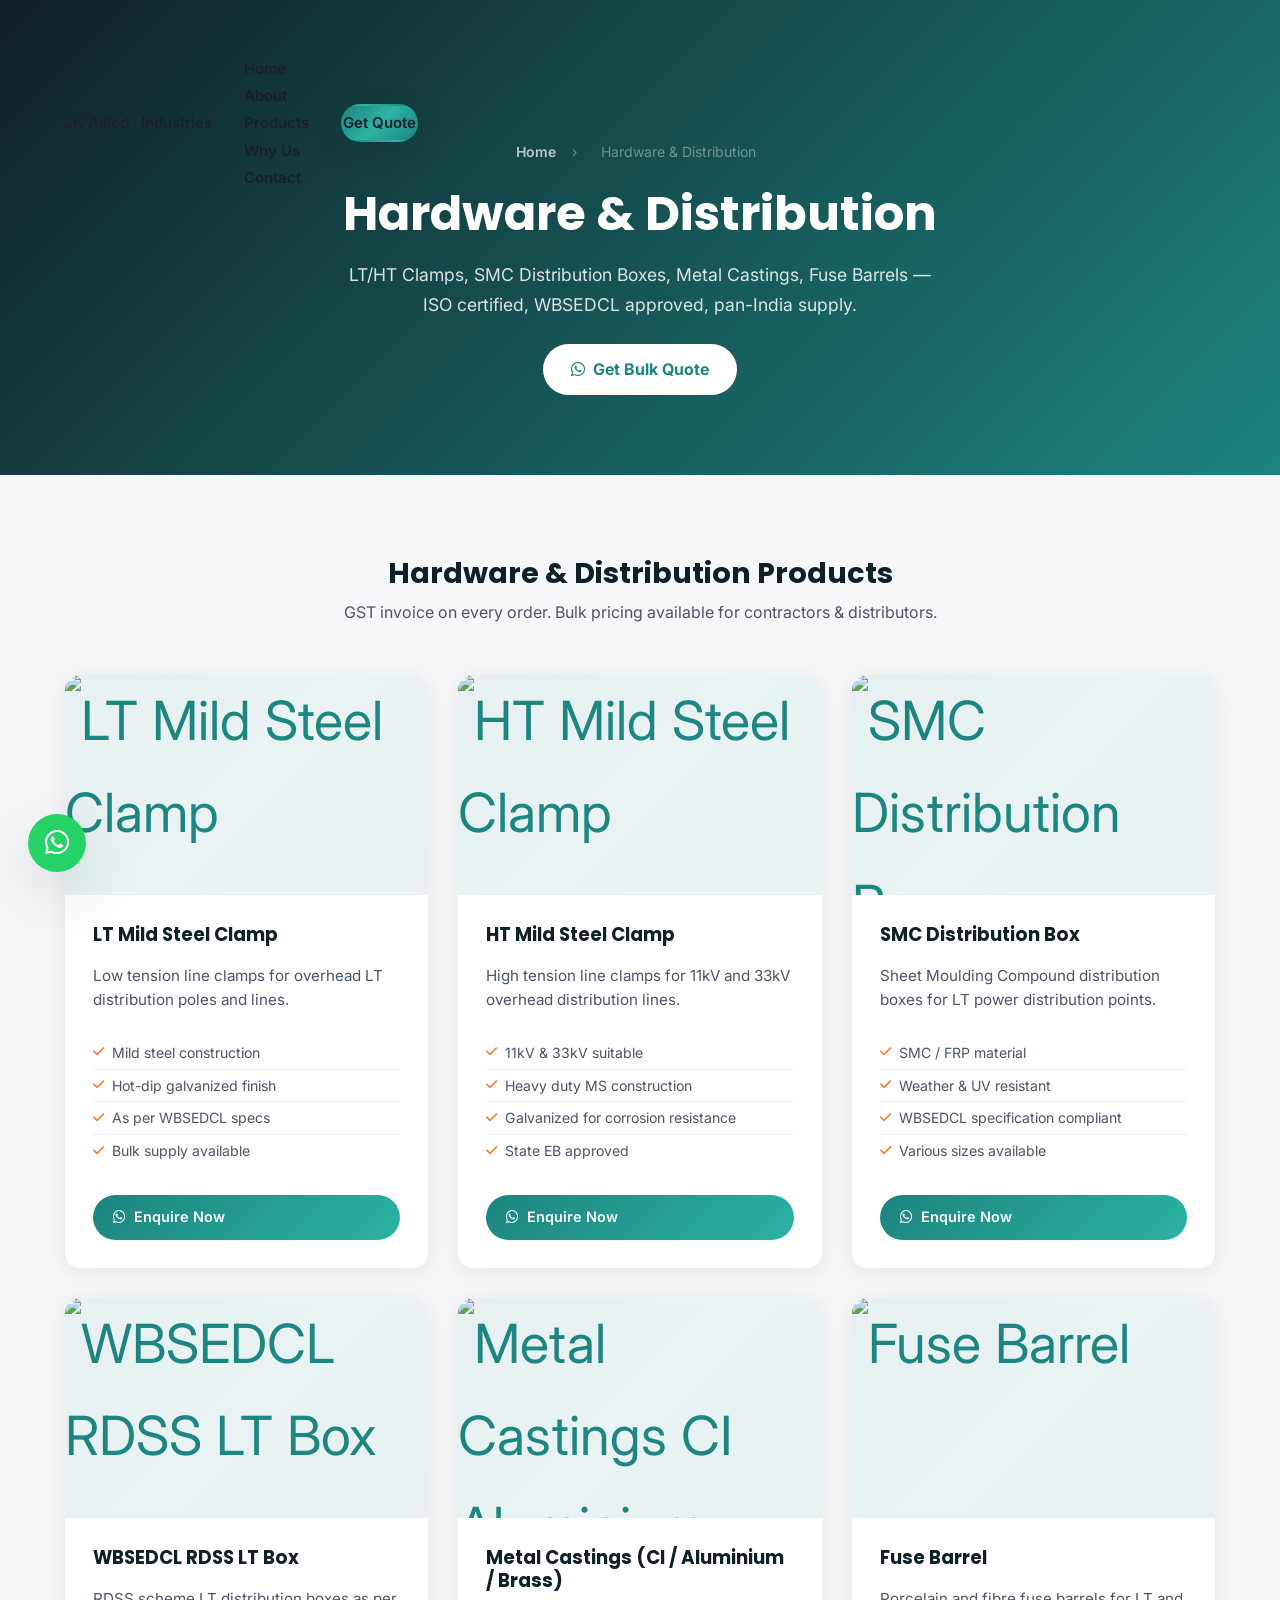
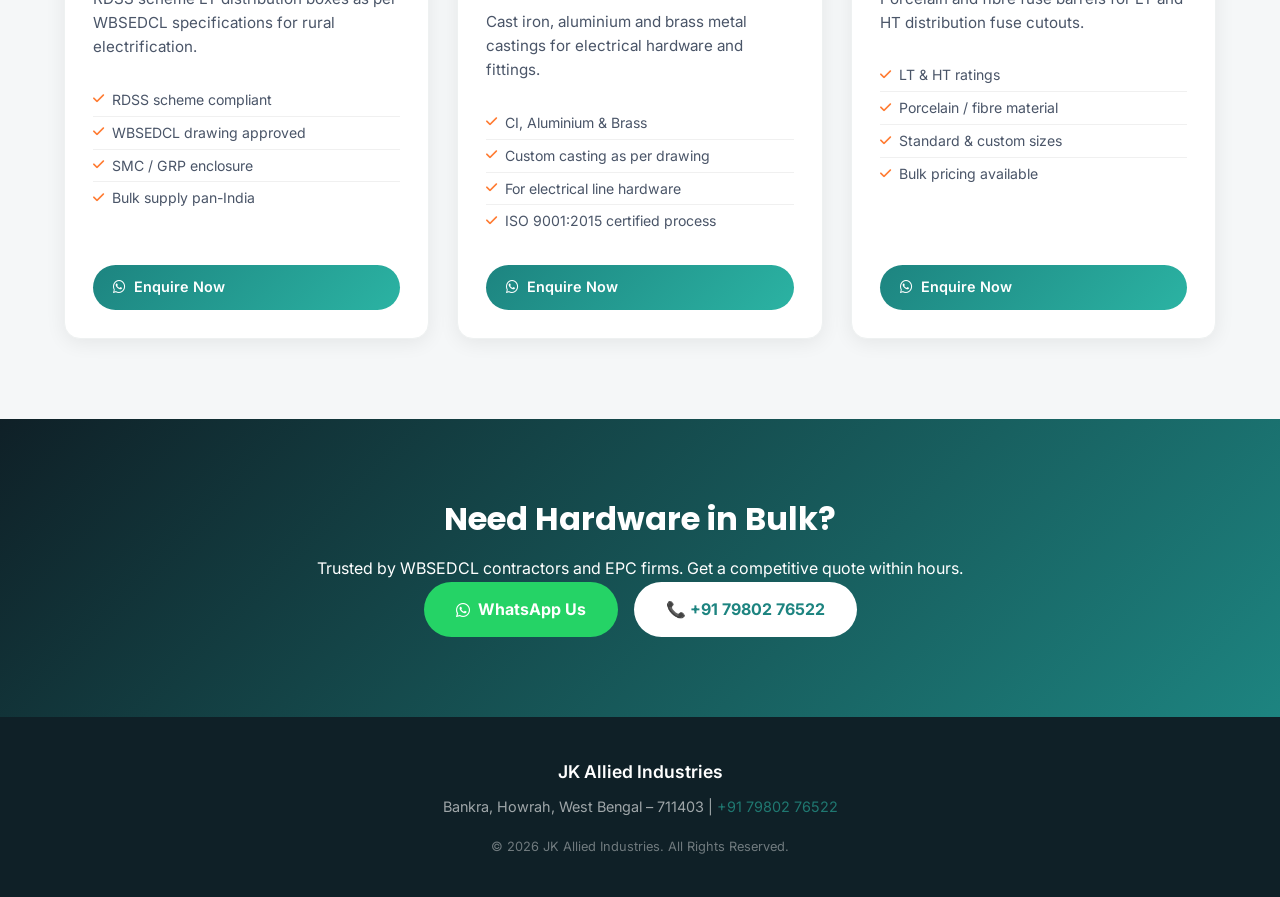
==== commit 24f8cdb2: "products/" ====
--- a/hardware-distribution.html
+++ b/hardware-distribution.html
@@ -117,6 +117,7 @@
 .product-card{background:#fff;border-radius:16px;overflow:hidden;box-shadow:0 4px 20px rgba(0,0,0,.07);transition:all .3s ease;}
 .product-card:hover{transform:translateY(-6px);box-shadow:0 12px 40px rgba(29,132,128,.18);}
 .product-icon{background:linear-gradient(135deg,#FF7A30,#FFB347);padding:40px;text-align:center;font-size:48px;color:#fff;}
+.product-img{width:100%;height:220px;object-fit:cover;display:block;}
 .product-body{padding:28px;}
 .product-body h3{font-size:1.15rem;color:#0F2027;margin-bottom:10px;}
 .product-body p{color:#4a5568;font-size:.95rem;line-height:1.6;margin-bottom:16px;}
@@ -173,7 +174,7 @@
     <div class="products-grid">
 
       <div class="product-card">
-        <div class="product-icon">🔧</div>
+        <img class="product-img" src="../images/lt-clamp.jpg" alt="LT Mild Steel Clamp" loading="lazy">
         <div class="product-body">
           <h3>LT Mild Steel Clamp</h3>
           <p>Low tension line clamps for overhead LT distribution poles and lines.</p>
@@ -188,7 +189,7 @@
       </div>
 
       <div class="product-card">
-        <div class="product-icon">⚙️</div>
+        <img class="product-img" src="../images/ht-clamp.jpg" alt="HT Mild Steel Clamp" loading="lazy">
         <div class="product-body">
           <h3>HT Mild Steel Clamp</h3>
           <p>High tension line clamps for 11kV and 33kV overhead distribution lines.</p>
@@ -203,7 +204,7 @@
       </div>
 
       <div class="product-card">
-        <div class="product-icon">📦</div>
+        <img class="product-img" src="../images/smc-distribution-box.jpg" alt="SMC Distribution Box" loading="lazy">
         <div class="product-body">
           <h3>SMC Distribution Box</h3>
           <p>Sheet Moulding Compound distribution boxes for LT power distribution points.</p>
@@ -218,7 +219,7 @@
       </div>
 
       <div class="product-card">
-        <div class="product-icon">🗃️</div>
+        <img class="product-img" src="../images/rdss-lt-box.jpg" alt="WBSEDCL RDSS LT Box" loading="lazy">
         <div class="product-body">
           <h3>WBSEDCL RDSS LT Box</h3>
           <p>RDSS scheme LT distribution boxes as per WBSEDCL specifications for rural electrification.</p>
@@ -233,7 +234,7 @@
       </div>
 
       <div class="product-card">
-        <div class="product-icon">🏭</div>
+        <img class="product-img" src="../images/metal-casting.jpg" alt="Metal Castings CI Aluminium Brass" loading="lazy">
         <div class="product-body">
           <h3>Metal Castings (CI / Aluminium / Brass)</h3>
           <p>Cast iron, aluminium and brass metal castings for electrical hardware and fittings.</p>
@@ -248,7 +249,7 @@
       </div>
 
       <div class="product-card">
-        <div class="product-icon">🔌</div>
+        <img class="product-img" src="../images/do-fuse-set-2.jpg" alt="Fuse Barrel" loading="lazy">
         <div class="product-body">
           <h3>Fuse Barrel</h3>
           <p>Porcelain and fibre fuse barrels for LT and HT distribution fuse cutouts.</p>
